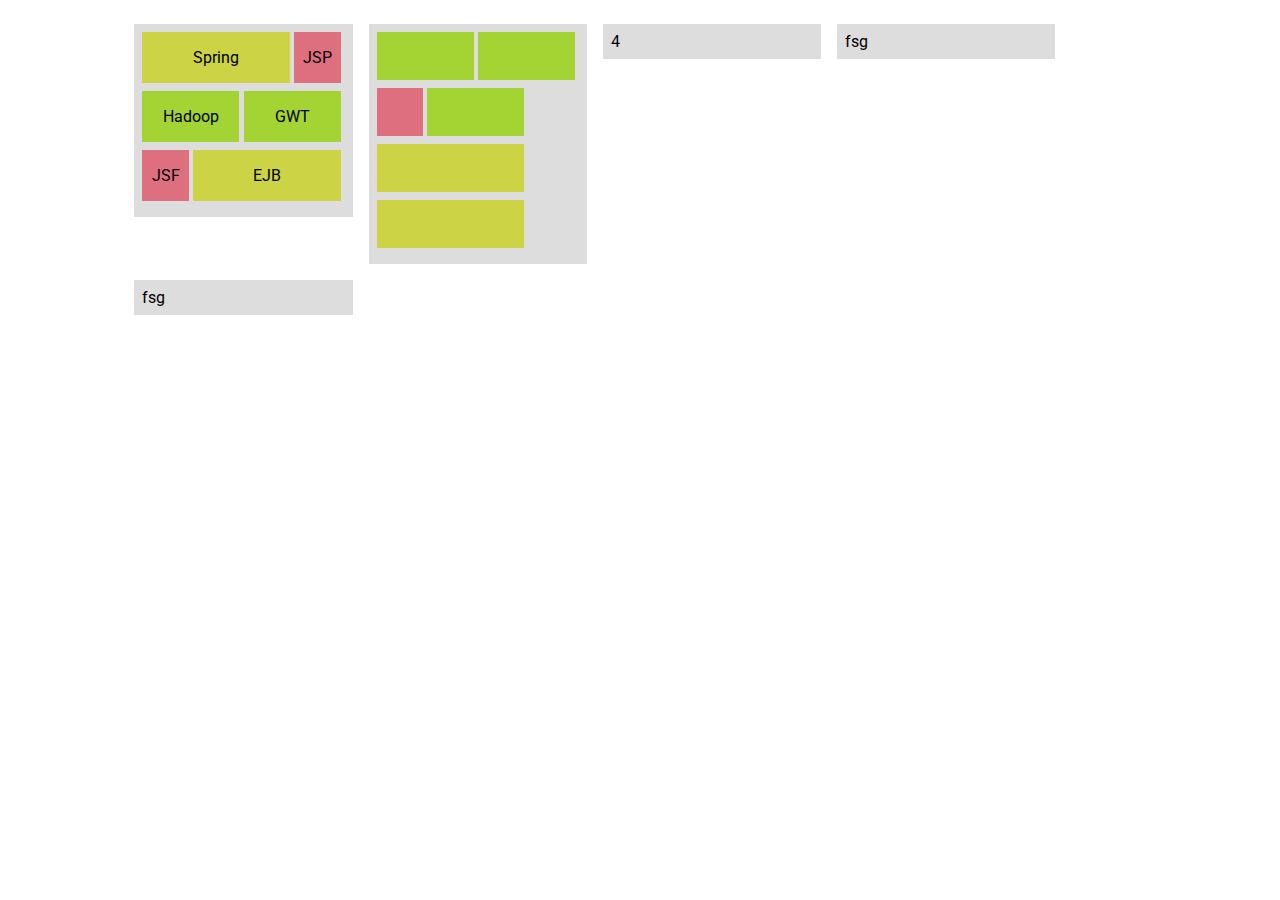
==== index.html @ ae8d2c59 "initial" ====
<!DOCTYPE html>
<html >
	<head>
		<meta charset="utf-8">
    	<meta http-equiv="X-UA-Compatible" content="IE=edge">
    	<meta name="viewport" content="width=device-width, initial-scale=1.0">
		<link href='http://fonts.googleapis.com/css?family=Ubuntu' rel='stylesheet' type='text/css'>
        <link href='http://fonts.googleapis.com/css?family=Roboto:400,100' rel='stylesheet' type='text/css'>
        <link href='http://fonts.googleapis.com/css?family=Codystar:300,400' rel='stylesheet' type='text/css'>
		<link rel="stylesheet" type="text/css" href="app/css/main.css">

        <script src="app/lib/jquery/dist/jquery.min.js"></script>
        <script src="app/lib/angular/angular.min.js"></script>
        <script src="app/lib/angular-route/angular-route.min.js"></script>
        <script src="app/app.js"></script>

	</head>
	<body ng-app="skillerApp">

        <div class="container-main">


            <div ng-view >
            </div>
        </div>


	</body>
</html>
---- app/css/main.css ----
body{
	font-family: 'Roboto', sans-serif;
    /*background-image: url('http://about.worksorted.com/wp-content/uploads/2014/07/blurred-background-10.jpg');
    background-size: 100%;*/
}
.container-main{width:100%;}

.container-skills {
	display: flex;
	flex-wrap: wrap;
}
.container-login {
	width:300px;
}

.skill-group {
	width:90%;
	padding: 0.5em;
	background: #ddd;
	height:100%;
	margin: 1em 1em 0 0;
	display: flex;
	flex-wrap: wrap;
}

@media screen and (max-width: 400px) {

	.container-login {
		margin:auto;
	}
}
@media screen and (min-width: 401px) {
	.skill-group {
		width:40%;
	}
}

@media screen and (min-width: 800px) {
	.skill-group {
		width:20%;
	}
    .container-main{
        width:80%;
        margin:auto;
    }
}

/*  
	SKILLS
*/

.skill {
	margin-right:2%;
	margin-bottom: 0.5em;
    text-align: center;
}
.skill *{
    vertical-align: middle;
}
.s1 {
	min-width:73%;
	min-height:48px;
	background-color: #ccd344;
}
.s2 {
	min-width:48%;
	min-height:48px;
	background-color: #a4d334;
}
.s3 {
	min-width:23%;
	min-height: 48px;
	background-color: #de6f7f;
}

input {
    text-align: center;
	font-size: 1.2em;
	width:100%;
	min-height: 48px;
	border:none;
	border-bottom: 1px solid #ddd;
}
input::-webkit-input-placeholder {
    text-align: center;
}
input:focus, textarea:focus {
	outline: 0;
}
input:hover::-webkit-input-placeholder, textarea:hover::-webkit-input-placeholder {
	color:#a4d334;
}
input[type=submit]{

}

.ng-invalid.ng-dirty {
	border-color: #fa787e;
}
.ng-valid.ng-dirty {
	border-color: #a4d334;
}

h1{ font-family: 'Codystar';
    font-size: 40px;
}

.login-header{
    background-image: url('http://about.worksorted.com/wp-content/uploads/2014/07/blurred-background-10.jpg');
    background-size: 100%;
    position: fixed;
    left:0;top:0;z-index: -999;
    height: 150px;
    width: 100%;
}
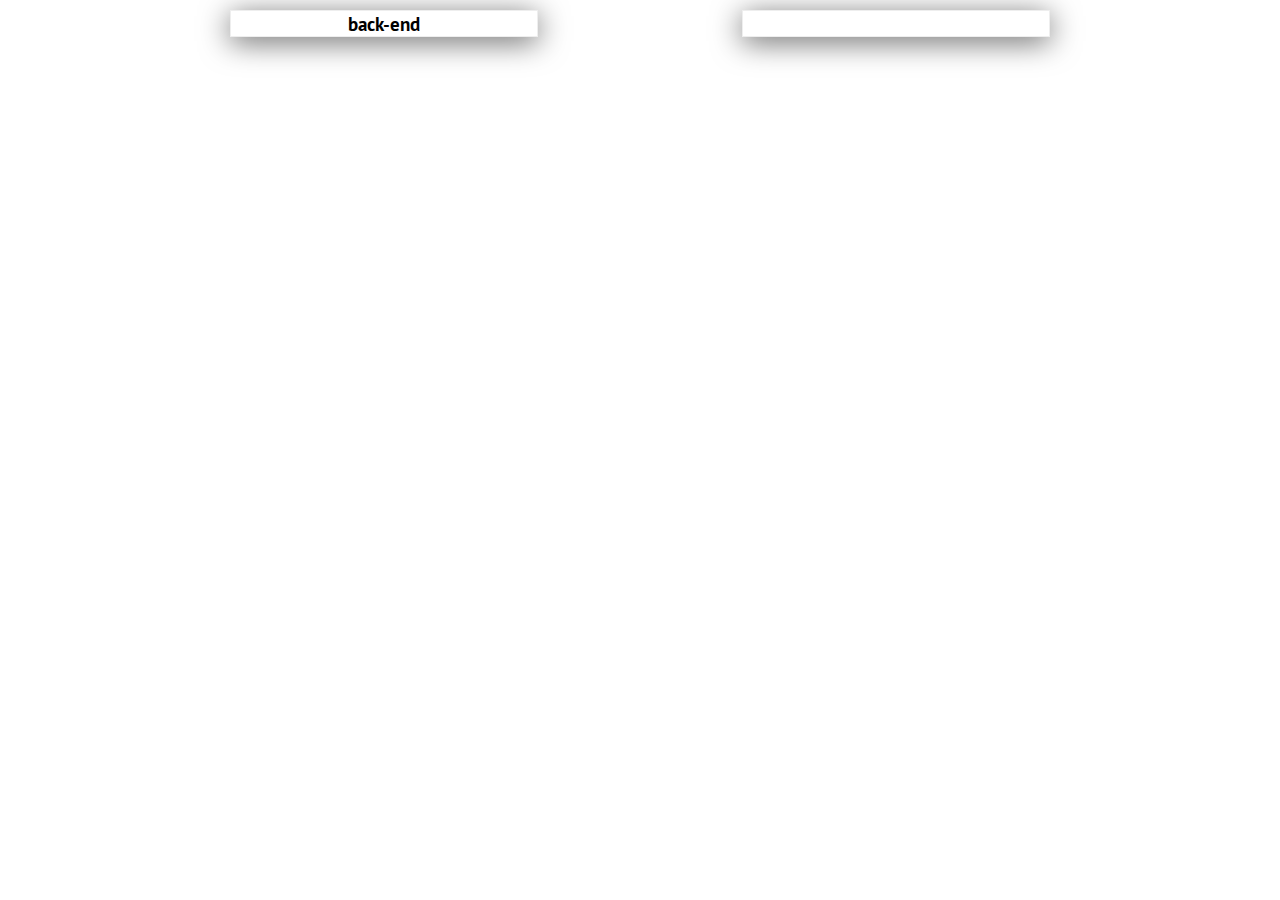
==== commit 06cc7a67: "united with angular site" ====
--- a/index.html
+++ b/index.html
@@ -1,29 +1,35 @@
 <!DOCTYPE html>
-<html >
-	<head>
-		<meta charset="utf-8">
-    	<meta http-equiv="X-UA-Compatible" content="IE=edge">
-    	<meta name="viewport" content="width=device-width, initial-scale=1.0">
-		<link href='http://fonts.googleapis.com/css?family=Ubuntu' rel='stylesheet' type='text/css'>
-        <link href='http://fonts.googleapis.com/css?family=Roboto:400,100' rel='stylesheet' type='text/css'>
-        <link href='http://fonts.googleapis.com/css?family=Codystar:300,400' rel='stylesheet' type='text/css'>
-		<link rel="stylesheet" type="text/css" href="app/css/main.css">
+<html>
+<head>
+  <meta charset="utf-8">
+  <meta http-equiv="X-UA-Compatible" content="IE=edge">
+  <meta name="viewport" content="width=device-width, initial-scale=1.0">
+  <link href='http://fonts.googleapis.com/css?family=Ubuntu' rel='stylesheet' type='text/css'>
+  <link href='http://fonts.googleapis.com/css?family=Roboto:400,100' rel='stylesheet' type='text/css'>
+  <link href='http://fonts.googleapis.com/css?family=Codystar:300,400' rel='stylesheet' type='text/css'>
+  <link href='http://fonts.googleapis.com/css?family=PT+Sans:400,700' rel='stylesheet' type='text/css'>
+  <link rel="stylesheet/less" type="text/css" href="app/css/main.less">
+  <link rel="stylesheet/less" type="text/css" href="app/css/style.less">
 
-        <script src="app/lib/jquery/dist/jquery.min.js"></script>
-        <script src="app/lib/angular/angular.min.js"></script>
-        <script src="app/lib/angular-route/angular-route.min.js"></script>
-        <script src="app/app.js"></script>
+  <script src="app/lib/less/dist/less.min.js" type="text/javascript"></script>
+  <script src="app/lib/jquery/dist/jquery.min.js"></script>
+  <script src="app/lib/angular/angular.min.js"></script>
+  <script src="app/lib/angular-resource/angular-resource.min.js"></script>
+  <script src="app/lib/angular-route/angular-route.min.js"></script>
+  <script src="app/app.js"></script>
+  <script src="app/modules/login/occupationController.js"></script>
+  <script src="app/modules/login/occupationService.js"></script>
 
-	</head>
-	<body ng-app="skillerApp">
+</head>
+<body ng-app="skillerApp">
 
-        <div class="container-main">
+<div class="container-main">
 
 
-            <div ng-view >
-            </div>
-        </div>
+  <div ng-view>
+  </div>
+</div>
 
 
-	</body>
+</body>
 </html>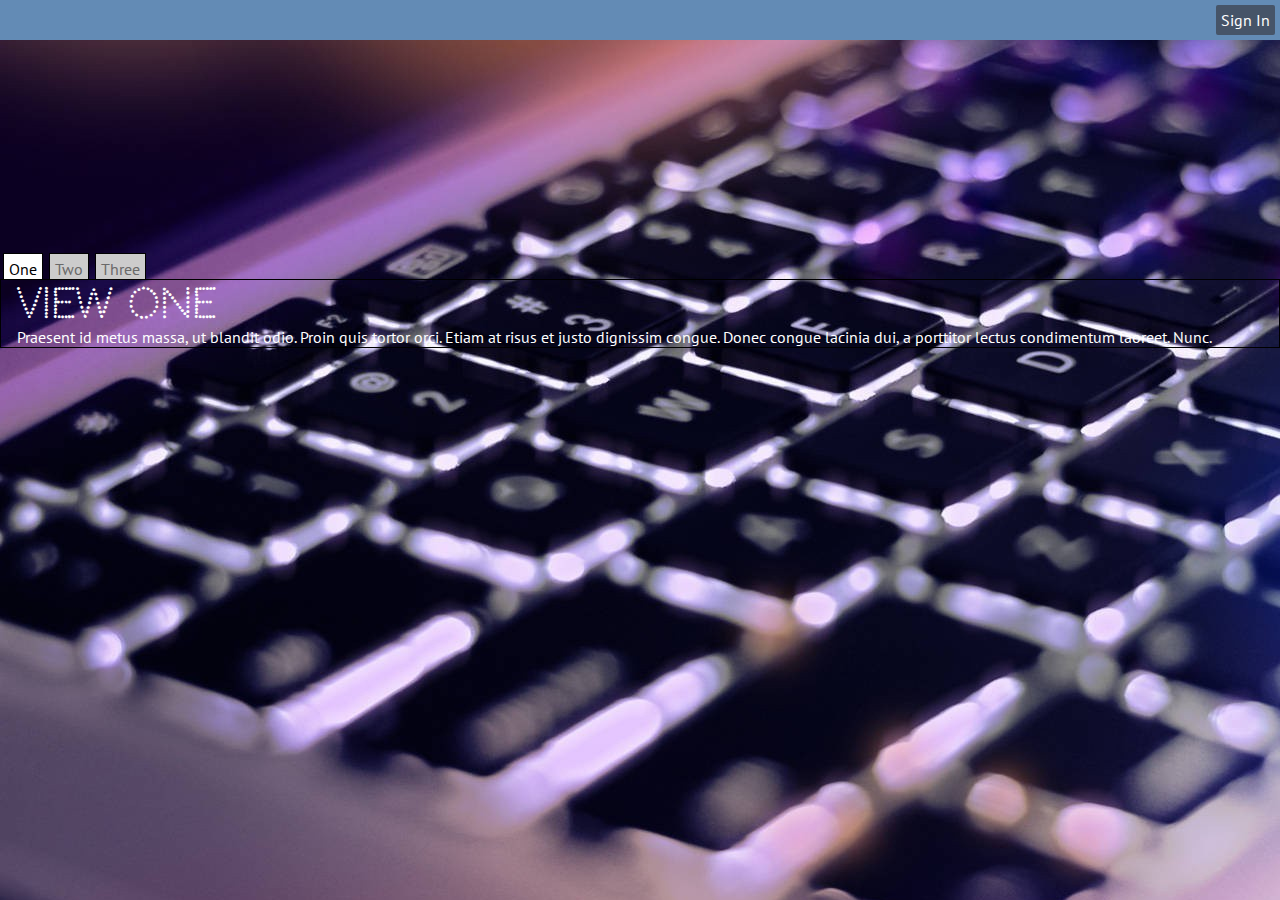
==== commit 7a93f8e0: "Changed main page, added header.html into main.html" ====
--- a/index.html
+++ b/index.html
@@ -9,6 +9,8 @@
   <link href='http://fonts.googleapis.com/css?family=Codystar:300,400' rel='stylesheet' type='text/css'>
   <link href='http://fonts.googleapis.com/css?family=PT+Sans:400,700' rel='stylesheet' type='text/css'>
   <link rel="stylesheet/less" type="text/css" href="app/css/main.less">
+  <link rel="stylesheet/less" type="text/css" href="app/css/mainRedesign.less">
+  <link rel="stylesheet/less" type="text/css" href="app/css/header.less">
   <link rel="stylesheet/less" type="text/css" href="app/css/style.less">
 
   <script src="app/lib/less/dist/less.min.js" type="text/javascript"></script>
@@ -18,12 +20,14 @@
   <script src="app/lib/angular-route/angular-route.min.js"></script>
   <script src="app/app.js"></script>
   <script src="app/modules/login/occupationController.js"></script>
+  <script src="app/modules/main/tabsController.js"></script>
+  <script src="app/modules/main/headerController.js"></script>
   <script src="app/modules/login/occupationService.js"></script>
 
 </head>
 <body ng-app="skillerApp">
 
-<div class="container-main">
+<div class="mainContainer">
 
 
   <div ng-view>
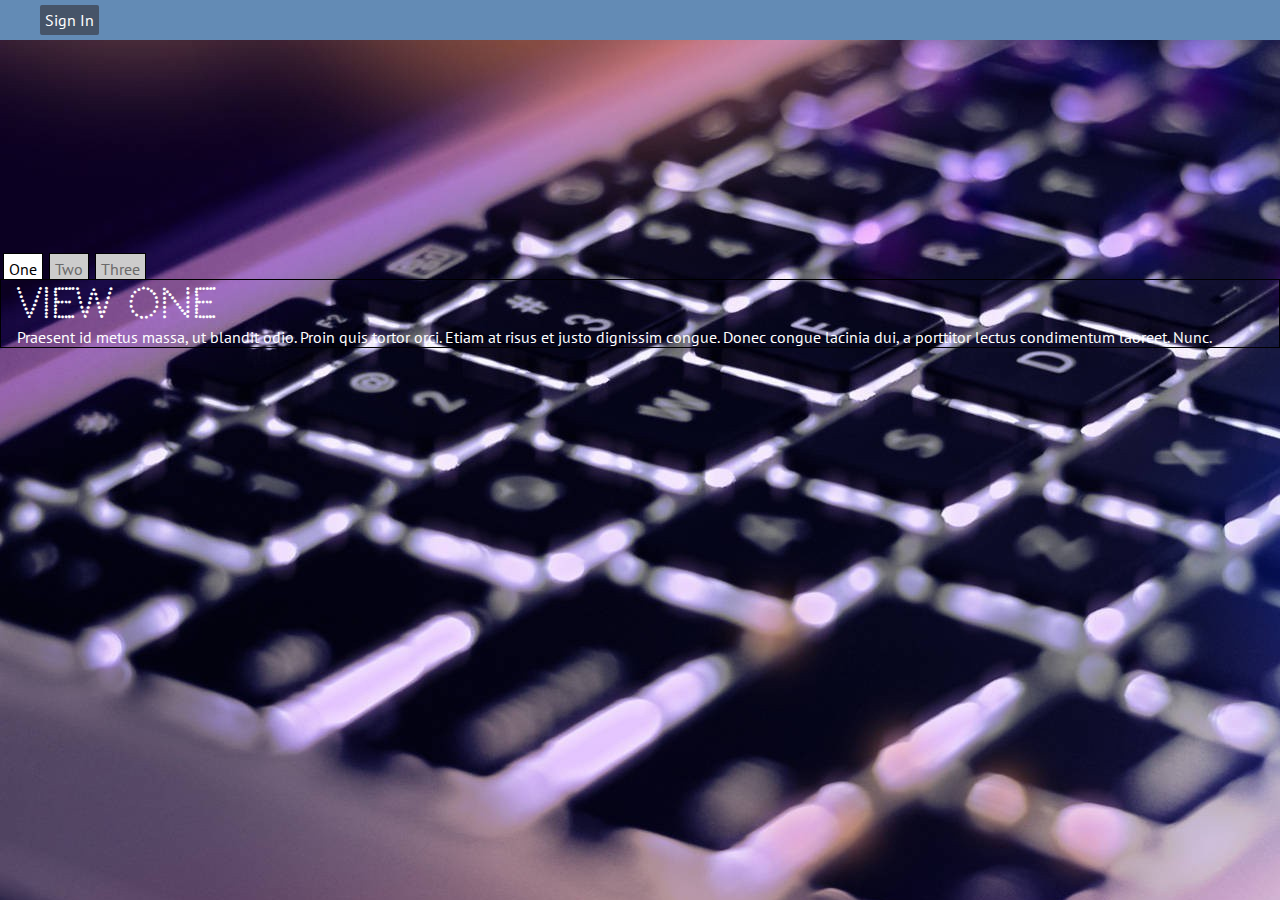
==== commit a8cedfe4: "Added routing for oAuth" ====
--- a/index.html
+++ b/index.html
@@ -22,14 +22,13 @@
   <script src="app/modules/login/occupationController.js"></script>
   <script src="app/modules/main/tabsController.js"></script>
   <script src="app/modules/main/headerController.js"></script>
+  <script src="app/modules/homepage/homepageController.js"></script>
   <script src="app/modules/login/occupationService.js"></script>
 
 </head>
 <body ng-app="skillerApp">
 
 <div class="mainContainer">
-
-
   <div ng-view>
   </div>
 </div>
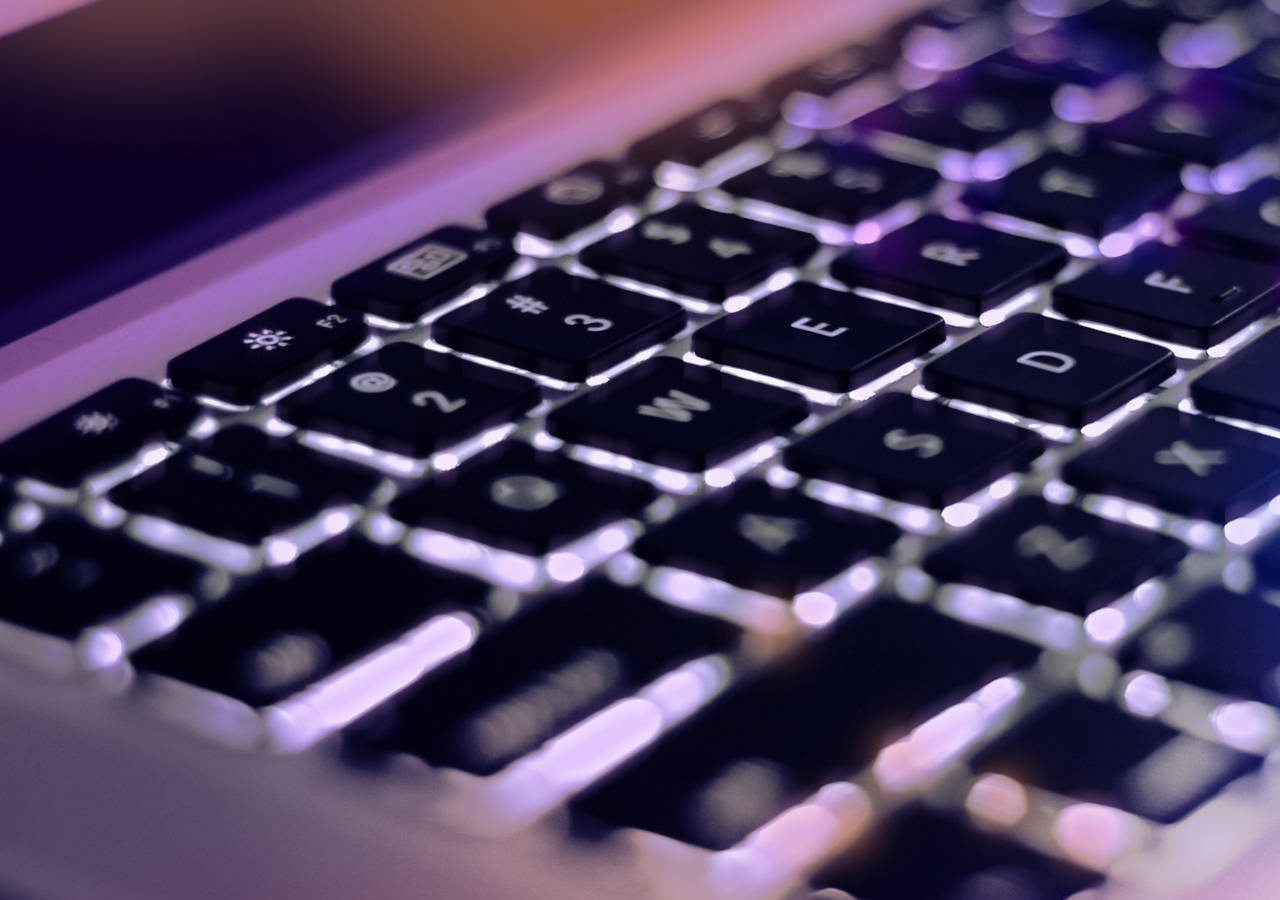
==== commit 46a40d92: "added ui router. not working" ====
--- a/index.html
+++ b/index.html
@@ -15,9 +15,11 @@
 
   <script src="app/lib/less/dist/less.min.js" type="text/javascript"></script>
   <script src="app/lib/jquery/dist/jquery.min.js"></script>
-  <script src="app/lib/angular/angular.min.js"></script>
+  <script src="app/lib/angular/angular.js"></script>
+  <script src="app/lib/jso/build/jso.js"></script>
   <script src="app/lib/angular-resource/angular-resource.min.js"></script>
   <script src="app/lib/angular-route/angular-route.min.js"></script>
+  <script src="app/lib/angular-ui-router/release/angular-ui-router.min.js"></script>
   <script src="app/app.js"></script>
   <script src="app/modules/login/occupationController.js"></script>
   <script src="app/modules/main/tabsController.js"></script>
